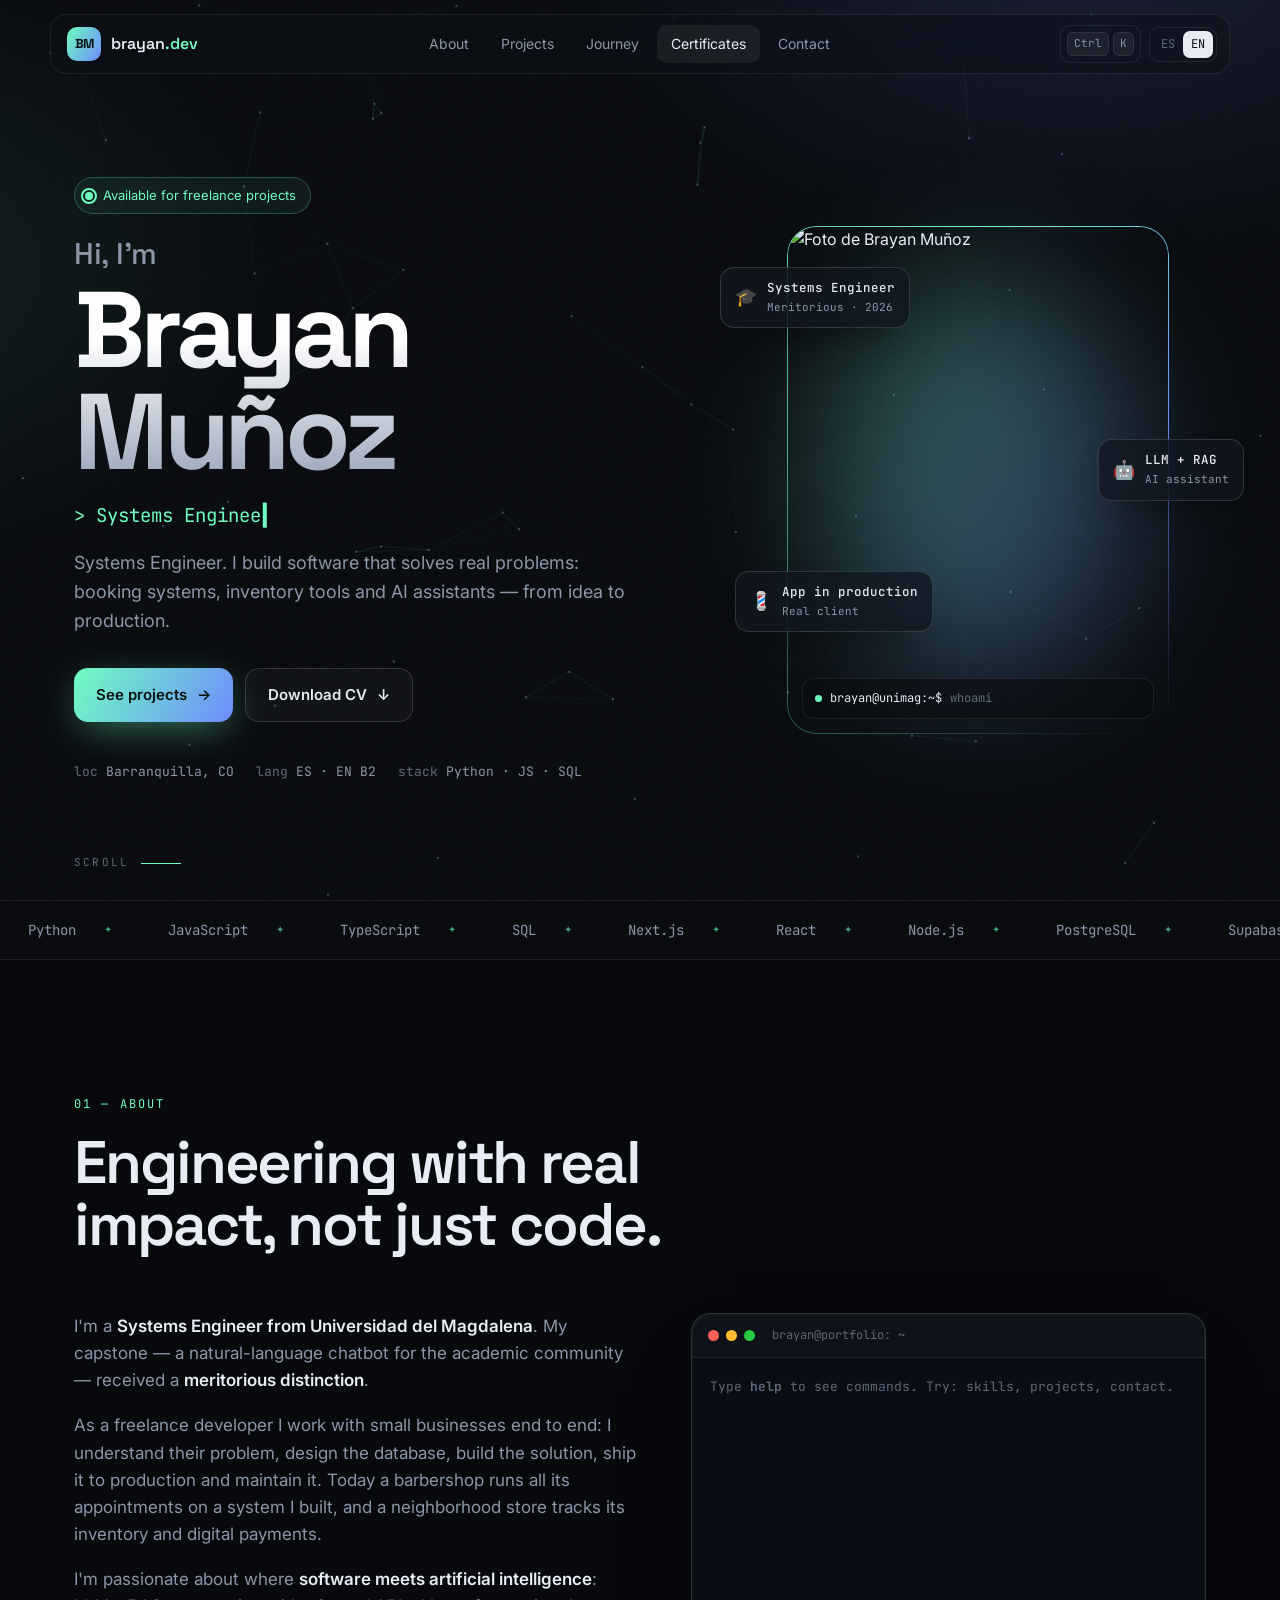
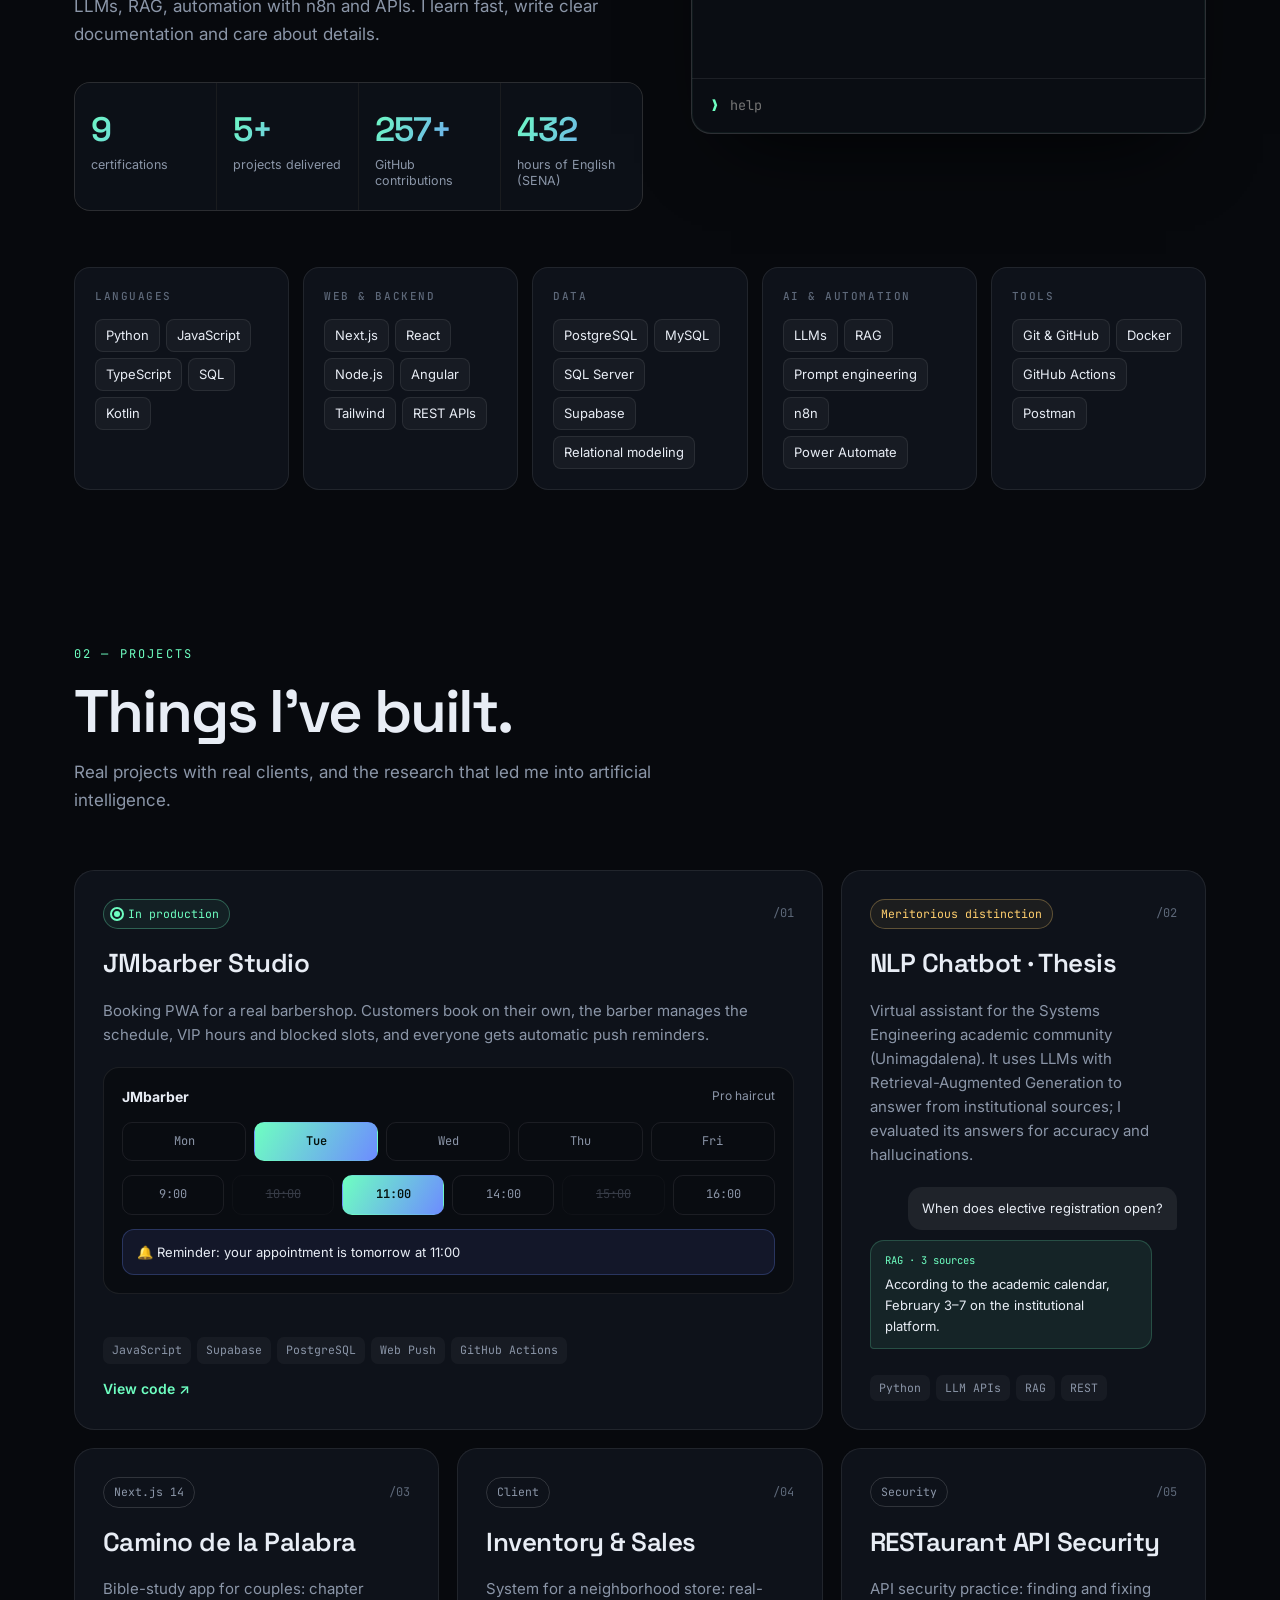
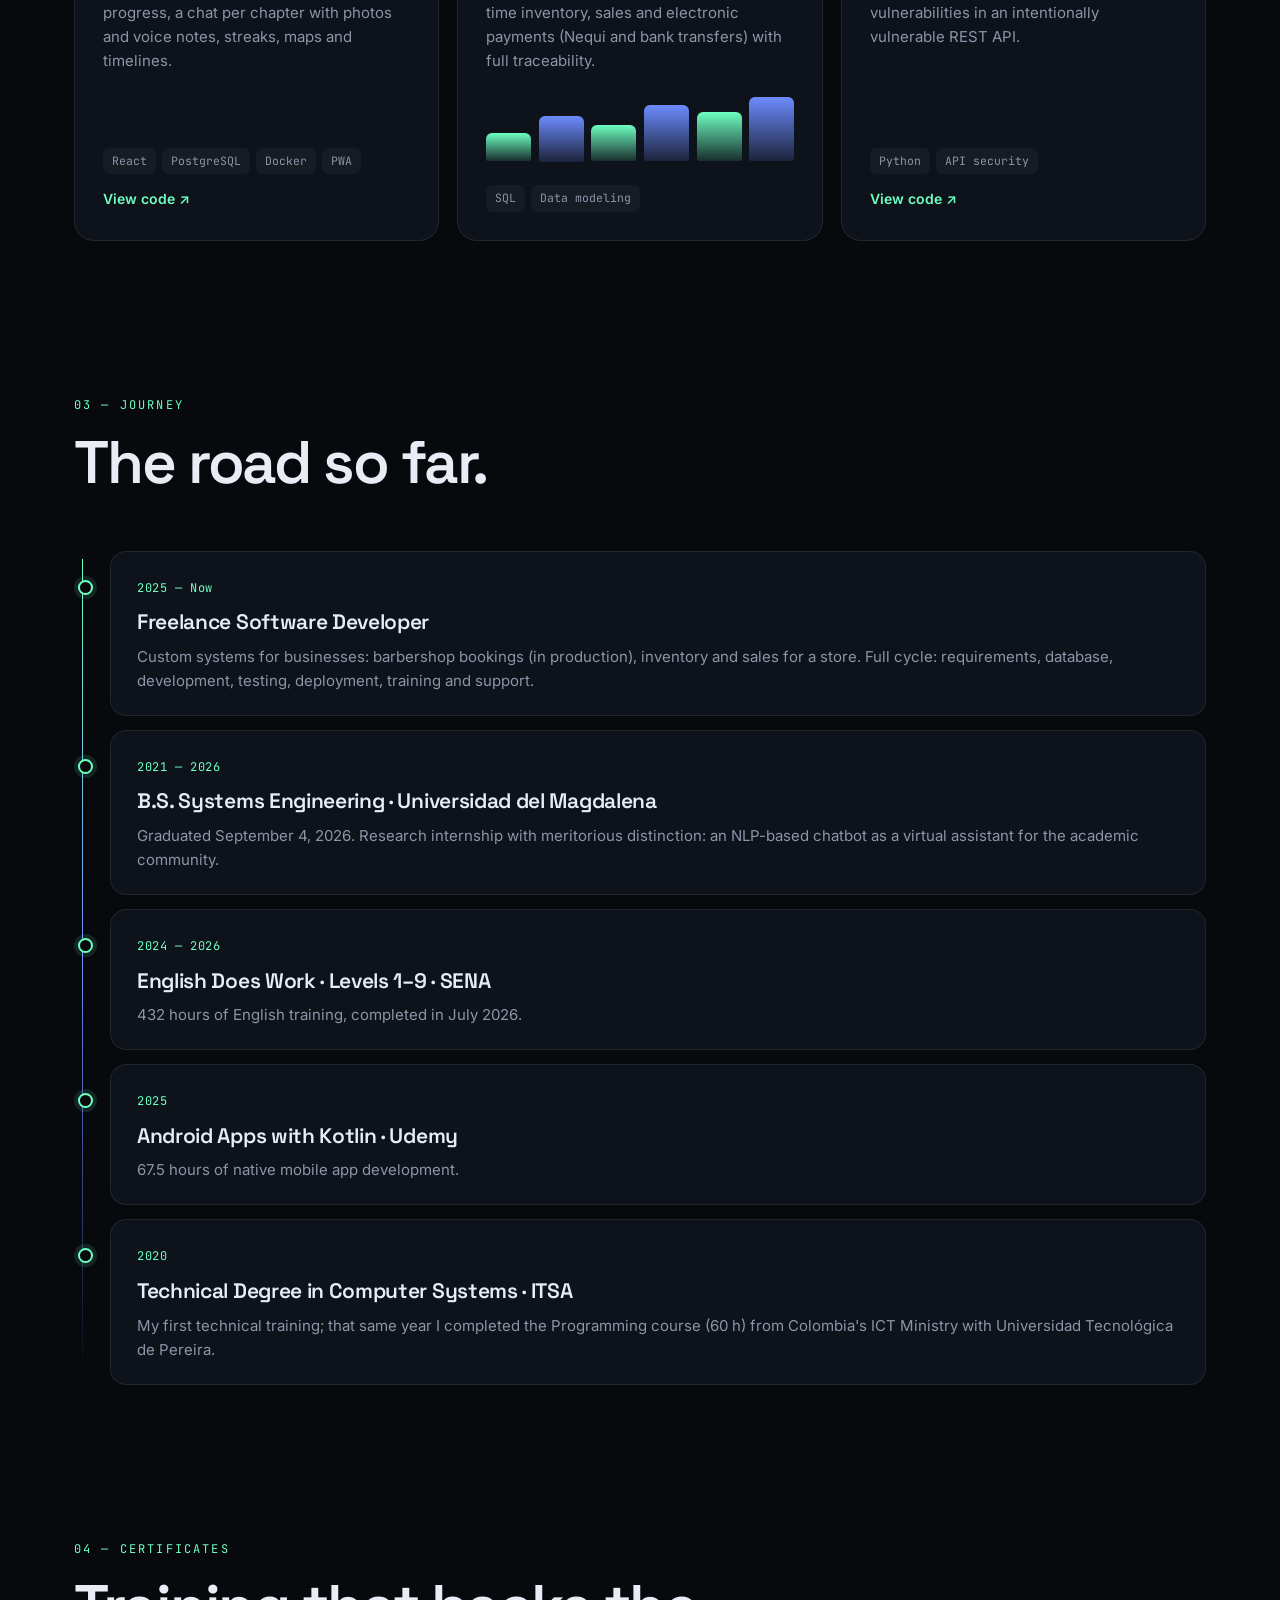
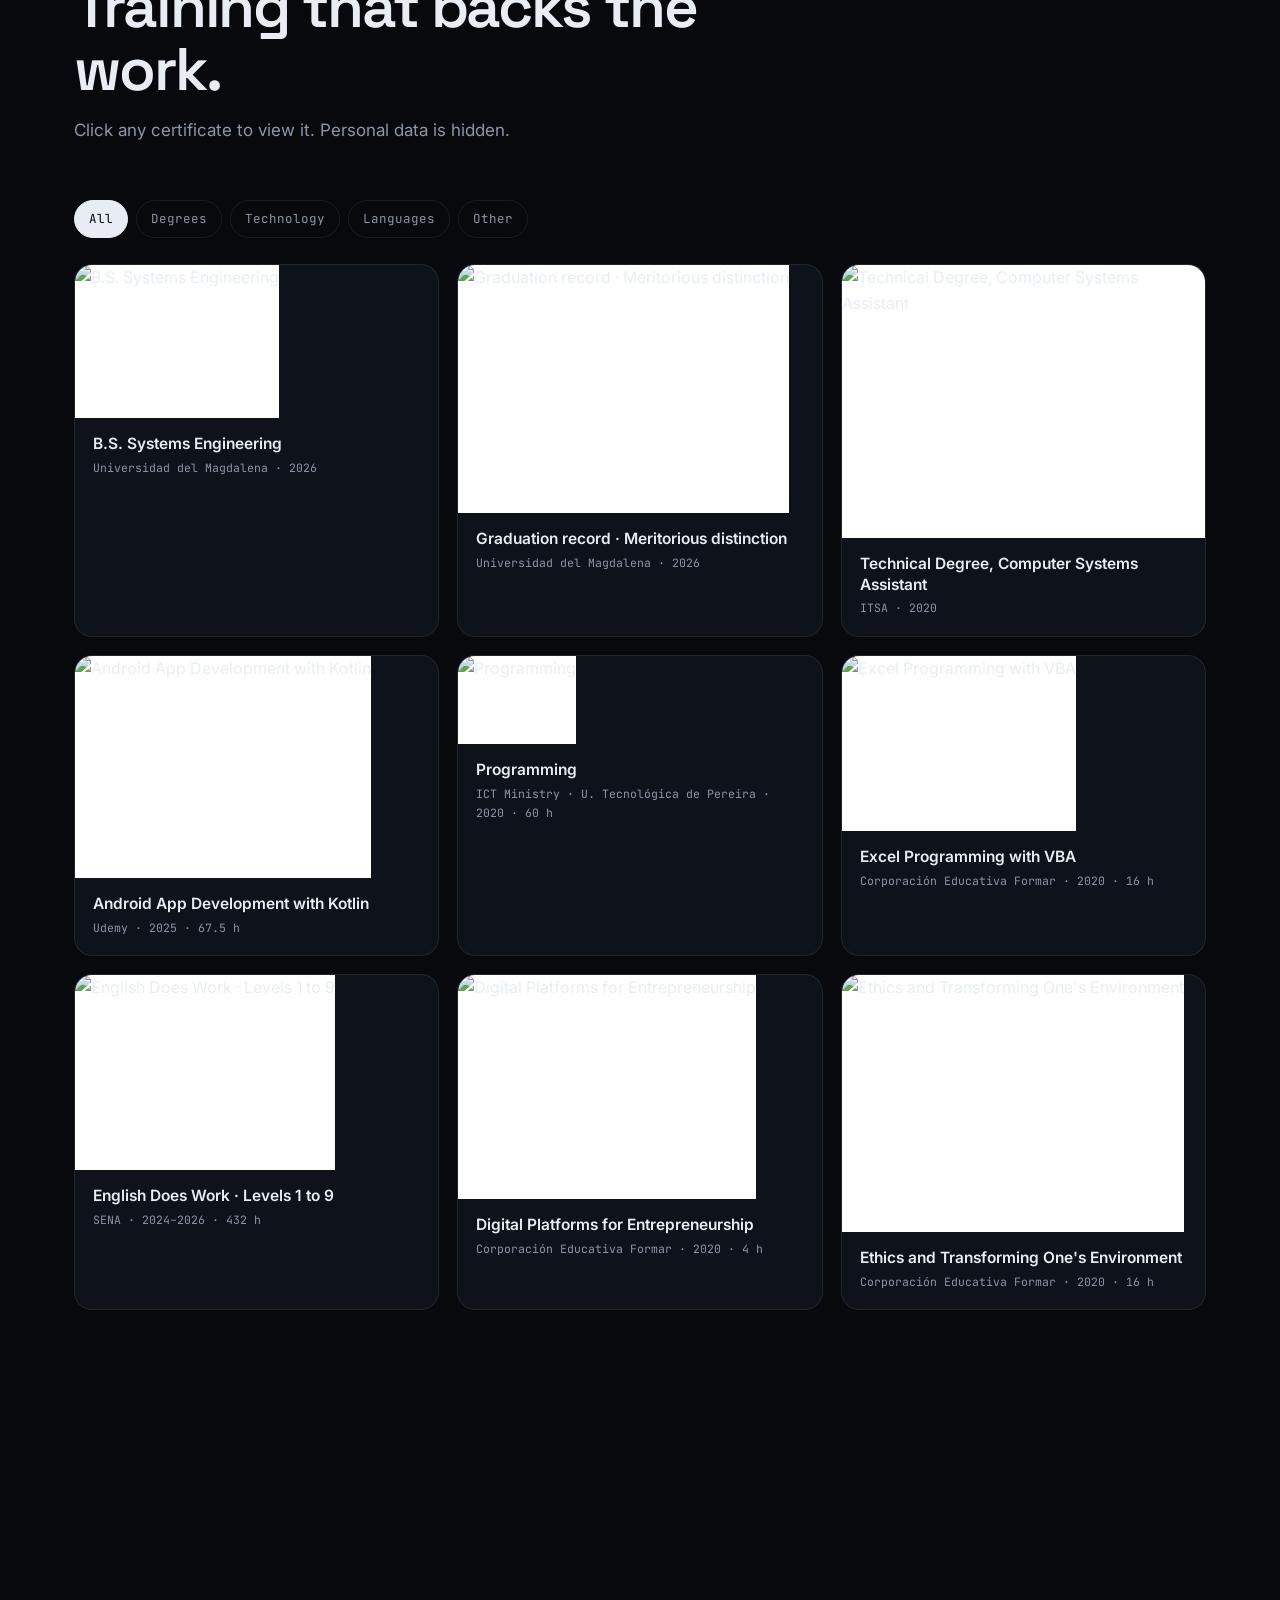
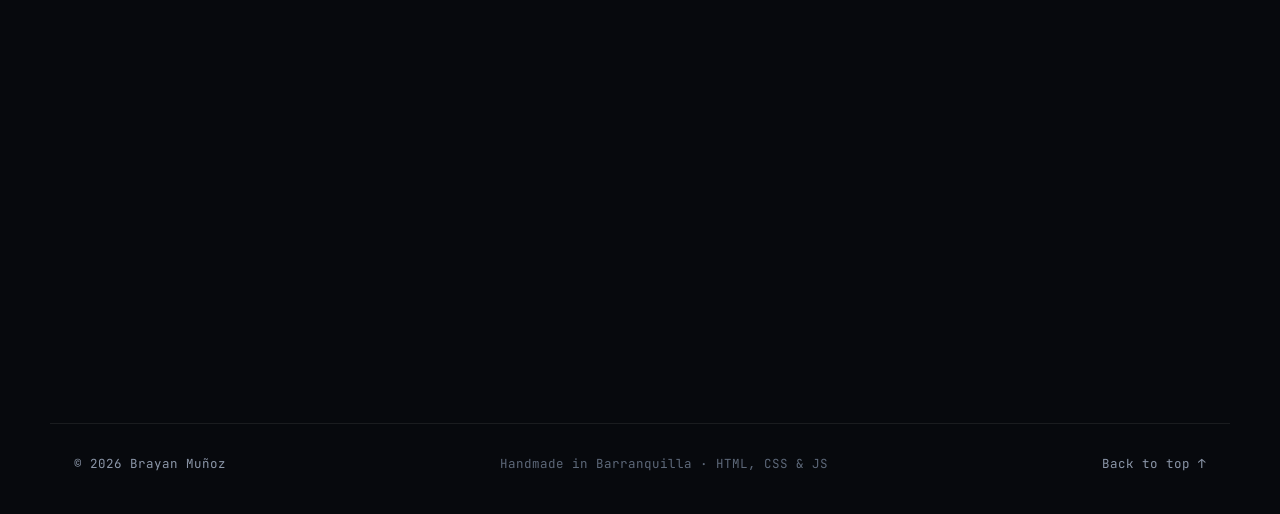
==== index.html @ 0a4d41e5 "Add personal website: HTML, CSS, JS, Dockerfile and nginx config" ====
<!doctype html>
<html lang="es">
<head>
  <meta charset="utf-8" />
  <meta name="viewport" content="width=device-width, initial-scale=1" />
  <title>Brayan Muñoz · Ingeniero de Sistemas & Desarrollador</title>
  <meta name="description" content="Brayan Muñoz — Ingeniero de Sistemas y desarrollador de software en Barranquilla, Colombia. Aplicaciones web, asistentes con IA (LLM + RAG) y automatización para negocios reales." />
  <meta name="theme-color" content="#07090d" />
  <meta property="og:title" content="Brayan Muñoz · Ingeniero de Sistemas & Desarrollador" />
  <meta property="og:description" content="Aplicaciones web, asistentes con IA (LLM + RAG) y automatización para negocios reales." />
  <meta property="og:image" content="assets/brayan.webp" />
  <meta property="og:type" content="website" />
  <link rel="icon" href="assets/favicon.svg" type="image/svg+xml" />
  <link rel="preconnect" href="https://fonts.googleapis.com" />
  <link rel="preconnect" href="https://fonts.gstatic.com" crossorigin />
  <link href="https://fonts.googleapis.com/css2?family=Space+Grotesk:wght@400;500;600;700&family=Inter:wght@400;500;600&family=JetBrains+Mono:wght@400;500&display=swap" rel="stylesheet" />
  <link rel="stylesheet" href="styles.css" />
</head>
<body>
  <canvas id="bg" aria-hidden="true"></canvas>
  <div class="grain" aria-hidden="true"></div>

  <!-- NAV -->
  <header class="nav" id="nav">
    <a href="#top" class="brand" aria-label="Inicio">
      <span class="brand-mark">BM</span>
      <span class="brand-name">brayan<span class="accent">.dev</span></span>
    </a>
    <nav class="nav-links" aria-label="Principal">
      <a href="#sobre-mi" data-i18n="nav.about">Sobre mí</a>
      <a href="#proyectos" data-i18n="nav.projects">Proyectos</a>
      <a href="#trayectoria" data-i18n="nav.journey">Trayectoria</a>
      <a href="#certificados" data-i18n="nav.certs">Certificados</a>
      <a href="#contacto" data-i18n="nav.contact">Contacto</a>
    </nav>
    <div class="nav-actions">
      <button class="kbd-btn" id="openPalette" aria-label="Abrir buscador de comandos"><span class="kbd">Ctrl</span><span class="kbd">K</span></button>
      <button class="lang" id="langToggle" aria-label="Cambiar idioma"><span data-l="es">ES</span><span data-l="en">EN</span></button>
      <button class="menu-btn" id="menuBtn" aria-label="Menú" aria-expanded="false"><span></span><span></span></button>
    </div>
  </header>

  <main id="top">
    <!-- HERO -->
    <section class="hero">
      <div class="hero-copy">
        <a class="status" href="#contacto"><span class="pulse"></span><span data-i18n="hero.status">Disponible para proyectos freelance</span></a>
        <h1 class="hero-title">
          <span class="line" data-i18n="hero.hi">Hola, soy</span>
          <span class="line name">Brayan Muñoz</span>
        </h1>
        <p class="hero-role mono">&gt; <span id="typed"></span><span class="caret">▍</span></p>
        <p class="hero-lead" data-i18n="hero.lead">Ingeniero de Sistemas. Construyo software que resuelve problemas reales: sistemas de reservas, inventarios y asistentes con inteligencia artificial — desde la idea hasta producción.</p>
        <div class="hero-cta">
          <a class="btn primary" href="#proyectos"><span data-i18n="hero.cta1">Ver proyectos</span> <span aria-hidden="true">→</span></a>
          <a class="btn ghost" href="assets/Brayan_Munoz_CV.pdf" download><span data-i18n="hero.cta2">Descargar CV</span> <span aria-hidden="true">↓</span></a>
        </div>
        <ul class="hero-meta mono">
          <li><span class="dim">loc</span> Barranquilla, CO</li>
          <li><span class="dim">lang</span> ES · EN B2</li>
          <li><span class="dim">stack</span> Python · JS · SQL</li>
        </ul>
      </div>

      <div class="hero-visual">
        <div class="portrait tilt" id="portrait">
          <img src="assets/brayan.webp" alt="Foto de Brayan Muñoz" width="480" height="640" fetchpriority="high" />
          <div class="scan" aria-hidden="true"></div>
          <div class="portrait-tag mono">
            <span class="dot"></span> brayan@unimag:~$ <span class="dim">whoami</span>
          </div>
          <div class="float-card fc-1 mono"><span class="ico">🎓</span><div><b data-i18n="hero.fc1a">Ingeniero de Sistemas</b><small data-i18n="hero.fc1b">Meritoria · 2026</small></div></div>
          <div class="float-card fc-2 mono"><span class="ico">🤖</span><div><b>LLM + RAG</b><small data-i18n="hero.fc2b">Asistente con IA</small></div></div>
          <div class="float-card fc-3 mono"><span class="ico">💈</span><div><b data-i18n="hero.fc3a">App en producción</b><small data-i18n="hero.fc3b">Cliente real</small></div></div>
        </div>
      </div>

      <a href="#sobre-mi" class="scroll-cue mono" aria-label="Bajar"><span data-i18n="hero.scroll">scroll</span><i></i></a>
    </section>

    <!-- MARQUEE -->
    <div class="marquee" aria-hidden="true">
      <div class="track mono">
        <span>Python</span><span>JavaScript</span><span>TypeScript</span><span>SQL</span><span>Next.js</span><span>React</span><span>Node.js</span><span>PostgreSQL</span><span>Supabase</span><span>Docker</span><span>LLMs</span><span>RAG</span><span>n8n</span><span>Kotlin</span><span>REST APIs</span><span>Git</span>
        <span>Python</span><span>JavaScript</span><span>TypeScript</span><span>SQL</span><span>Next.js</span><span>React</span><span>Node.js</span><span>PostgreSQL</span><span>Supabase</span><span>Docker</span><span>LLMs</span><span>RAG</span><span>n8n</span><span>Kotlin</span><span>REST APIs</span><span>Git</span>
      </div>
    </div>

    <!-- ABOUT -->
    <section class="section" id="sobre-mi">
      <div class="section-head reveal">
        <span class="eyebrow mono">01 — <span data-i18n="nav.about">Sobre mí</span></span>
        <h2 data-i18n="about.title">Ingeniería con impacto real, no solo código.</h2>
      </div>

      <div class="about-grid">
        <div class="about-text reveal">
          <p data-i18n="about.p1">Soy <b>Ingeniero de Sistemas de la Universidad del Magdalena</b>. Mi trabajo de grado — un chatbot con procesamiento de lenguaje natural para la comunidad académica — recibió <b>reconocimiento meritorio</b>.</p>
          <p data-i18n="about.p2">Como desarrollador freelance acompaño a pequeños negocios de principio a fin: entiendo su problema, diseño la base de datos, construyo la solución, la pongo en producción y la mantengo. Hoy una barbería gestiona todas sus citas con un sistema que construí, y una tienda de barrio controla su inventario y pagos digitales.</p>
          <p data-i18n="about.p3">Me apasiona la intersección entre <b>software e inteligencia artificial</b>: LLMs, RAG, automatización con n8n y APIs. Aprendo rápido, escribo documentación clara y cuido los detalles.</p>
          <div class="stats">
            <div class="stat"><b data-count="9">0</b><span data-i18n="about.s1">certificaciones</span></div>
            <div class="stat"><b data-count="5" data-suffix="+">0</b><span data-i18n="about.s2">proyectos entregados</span></div>
            <div class="stat"><b data-count="257" data-suffix="+">0</b><span data-i18n="about.s3">contribuciones en GitHub</span></div>
            <div class="stat"><b data-count="432">0</b><span data-i18n="about.s4">horas de inglés (SENA)</span></div>
          </div>
        </div>

        <div class="terminal reveal" id="terminal" aria-label="Terminal interactiva">
          <div class="term-bar"><i></i><i></i><i></i><span class="mono">brayan@portfolio: ~</span></div>
          <div class="term-body mono" id="termBody">
            <p class="dim" data-i18n="term.hint">Escribe <b>help</b> para ver los comandos. Prueba: skills, projects, contact.</p>
          </div>
          <form class="term-input mono" id="termForm" autocomplete="off">
            <label for="termIn" class="prompt">❯</label>
            <input id="termIn" type="text" spellcheck="false" aria-label="Comando" placeholder="help" />
          </form>
        </div>
      </div>

      <div class="skills reveal">
        <div class="skill-col">
          <h3 class="mono" data-i18n="skills.lang">Lenguajes</h3>
          <ul class="chips"><li>Python</li><li>JavaScript</li><li>TypeScript</li><li>SQL</li><li>Kotlin</li></ul>
        </div>
        <div class="skill-col">
          <h3 class="mono" data-i18n="skills.web">Web &amp; Backend</h3>
          <ul class="chips"><li>Next.js</li><li>React</li><li>Node.js</li><li>Angular</li><li>Tailwind</li><li>REST APIs</li></ul>
        </div>
        <div class="skill-col">
          <h3 class="mono" data-i18n="skills.data">Datos</h3>
          <ul class="chips"><li>PostgreSQL</li><li>MySQL</li><li>SQL Server</li><li>Supabase</li><li data-i18n="skills.model">Modelado relacional</li></ul>
        </div>
        <div class="skill-col">
          <h3 class="mono" data-i18n="skills.ai">IA &amp; Automatización</h3>
          <ul class="chips"><li>LLMs</li><li>RAG</li><li>Prompt engineering</li><li>n8n</li><li>Power Automate</li></ul>
        </div>
        <div class="skill-col">
          <h3 class="mono" data-i18n="skills.tools">Herramientas</h3>
          <ul class="chips"><li>Git &amp; GitHub</li><li>Docker</li><li>GitHub Actions</li><li>Postman</li></ul>
        </div>
      </div>
    </section>

    <!-- PROJECTS -->
    <section class="section" id="proyectos">
      <div class="section-head reveal">
        <span class="eyebrow mono">02 — <span data-i18n="nav.projects">Proyectos</span></span>
        <h2 data-i18n="proj.title">Cosas que he construido.</h2>
        <p class="section-sub" data-i18n="proj.sub">Proyectos reales con clientes reales, y la investigación que me llevó a la inteligencia artificial.</p>
      </div>

      <div class="bento">
        <article class="card project p-feature reveal" data-glow>
          <div class="p-top">
            <span class="badge live"><span class="pulse"></span><span data-i18n="proj.live">En producción</span></span>
            <span class="p-idx mono">/01</span>
          </div>
          <h3>JMbarber Studio</h3>
          <p data-i18n="proj.jm">PWA de reservas para una barbería real. Los clientes agendan solos, el barbero administra su agenda, horarios VIP y bloqueos, y todos reciben recordatorios push automáticos.</p>
          <div class="mock" aria-hidden="true">
            <div class="mock-head"><b>JMbarber</b><span data-i18n="proj.cut">Corte profesional</span></div>
            <div class="mock-days"><span data-i18n="d.mon">Lun</span><span class="on" data-i18n="d.tue">Mar</span><span data-i18n="d.wed">Mié</span><span data-i18n="d.thu">Jue</span><span data-i18n="d.fri">Vie</span></div>
            <div class="mock-slots"><span>9:00</span><span class="taken">10:00</span><span class="on">11:00</span><span>14:00</span><span class="taken">15:00</span><span>16:00</span></div>
            <div class="mock-push">🔔 <span data-i18n="proj.push">Recordatorio: tu cita es mañana a las 11:00</span></div>
          </div>
          <ul class="tags mono"><li>JavaScript</li><li>Supabase</li><li>PostgreSQL</li><li>Web Push</li><li>GitHub Actions</li></ul>
          <a class="p-link" href="https://github.com/Brayan744/JMbBarbersStudio" target="_blank" rel="noopener"><span data-i18n="proj.code">Ver código</span> ↗</a>
        </article>

        <article class="card project p-ai reveal" data-glow>
          <div class="p-top">
            <span class="badge gold"><span data-i18n="proj.merit">Reconocimiento meritorio</span></span>
            <span class="p-idx mono">/02</span>
          </div>
          <h3 data-i18n="proj.thesis">Chatbot con PLN · Tesis</h3>
          <p data-i18n="proj.ai">Asistente virtual para la comunidad académica de Ingeniería de Sistemas (Unimagdalena). Usa LLMs con Retrieval-Augmented Generation para responder con información institucional; evalué sus respuestas en precisión y alucinaciones.</p>
          <div class="chat" aria-hidden="true">
            <div class="msg user" data-i18n="proj.q">¿Cuándo abren inscripciones de electivas?</div>
            <div class="msg bot"><span class="src mono" data-i18n="proj.src">RAG · 3 fuentes</span><span data-i18n="proj.a">Según el calendario académico, del 3 al 7 de febrero en la plataforma institucional.</span></div>
          </div>
          <ul class="tags mono"><li>Python</li><li>LLM APIs</li><li>RAG</li><li>REST</li></ul>
        </article>

        <article class="card project p-camino reveal" data-glow>
          <div class="p-top"><span class="badge">Next.js 14</span><span class="p-idx mono">/03</span></div>
          <h3>Camino de la Palabra</h3>
          <p data-i18n="proj.camino">App de estudio bíblico en pareja: progreso por capítulo, chat por capítulo con fotos y notas de voz, rachas, mapas y líneas de tiempo.</p>
          <ul class="tags mono"><li>React</li><li>PostgreSQL</li><li>Docker</li><li>PWA</li></ul>
          <a class="p-link" href="https://github.com/Brayan744/Camino" target="_blank" rel="noopener"><span data-i18n="proj.code">Ver código</span> ↗</a>
        </article>

        <article class="card project p-store reveal" data-glow>
          <div class="p-top"><span class="badge" data-i18n="proj.client">Cliente</span><span class="p-idx mono">/04</span></div>
          <h3 data-i18n="proj.storeT">Inventario &amp; Ventas</h3>
          <p data-i18n="proj.store">Sistema para una tienda de barrio: inventario en tiempo real, ventas y pagos electrónicos (Nequi y transferencias) con trazabilidad completa.</p>
          <div class="bars" aria-hidden="true"><i style="--h:40%"></i><i style="--h:65%"></i><i style="--h:52%"></i><i style="--h:80%"></i><i style="--h:70%"></i><i style="--h:92%"></i></div>
          <ul class="tags mono"><li>SQL</li><li data-i18n="proj.dm">Modelado de datos</li></ul>
        </article>

        <article class="card project p-sec reveal" data-glow>
          <div class="p-top"><span class="badge">Security</span><span class="p-idx mono">/05</span></div>
          <h3>RESTaurant API Security</h3>
          <p data-i18n="proj.sec">Práctica de seguridad en APIs: encontrar y corregir vulnerabilidades en una API REST intencionalmente vulnerable.</p>
          <ul class="tags mono"><li>Python</li><li>API security</li></ul>
          <a class="p-link" href="https://github.com/Brayan744/proyecto-Damn-Vulnerable-RESTaurant-API-Game-personal" target="_blank" rel="noopener"><span data-i18n="proj.code">Ver código</span> ↗</a>
        </article>
      </div>
    </section>

    <!-- JOURNEY -->
    <section class="section" id="trayectoria">
      <div class="section-head reveal">
        <span class="eyebrow mono">03 — <span data-i18n="nav.journey">Trayectoria</span></span>
        <h2 data-i18n="jour.title">El camino hasta aquí.</h2>
      </div>
      <ol class="timeline">
        <li class="reveal">
          <span class="t-date mono">2025 — <span data-i18n="jour.now">Hoy</span></span>
          <h3 data-i18n="jour.fl">Desarrollador de Software Freelance</h3>
          <p data-i18n="jour.flp">Sistemas a medida para negocios: reservas para barbería (en producción), inventario y ventas para tienda. Ciclo completo: requisitos, base de datos, desarrollo, pruebas, despliegue, capacitación y soporte.</p>
        </li>
        <li class="reveal">
          <span class="t-date mono">2021 — 2026</span>
          <h3 data-i18n="jour.ing">Ingeniería de Sistemas · Universidad del Magdalena</h3>
          <p data-i18n="jour.ingp">Grado el 4 de septiembre de 2026. Pasantía de investigación con reconocimiento meritorio: chatbot basado en PLN como asistente virtual para la comunidad académica.</p>
        </li>
        <li class="reveal">
          <span class="t-date mono">2024 — 2026</span>
          <h3 data-i18n="jour.en">English Does Work · Niveles 1–9 · SENA</h3>
          <p data-i18n="jour.enp">432 horas de formación en inglés, completadas en julio de 2026.</p>
        </li>
        <li class="reveal">
          <span class="t-date mono">2025</span>
          <h3 data-i18n="jour.kt">Apps Android con Kotlin · Udemy</h3>
          <p data-i18n="jour.ktp">67,5 horas de desarrollo de aplicaciones móviles nativas.</p>
        </li>
        <li class="reveal">
          <span class="t-date mono">2020</span>
          <h3 data-i18n="jour.itsa">Técnico Laboral en Sistemas Informáticos · ITSA</h3>
          <p data-i18n="jour.itsap">Mi primera formación técnica; ese mismo año completé el curso de Programación (60 h) del Ministerio TIC con la Universidad Tecnológica de Pereira.</p>
        </li>
      </ol>
    </section>

    <!-- CERTIFICATES -->
    <section class="section" id="certificados">
      <div class="section-head reveal">
        <span class="eyebrow mono">04 — <span data-i18n="nav.certs">Certificados</span></span>
        <h2 data-i18n="cert.title">Formación que respalda el trabajo.</h2>
        <p class="section-sub" data-i18n="cert.sub">Haz clic en cualquier certificado para verlo. Los datos personales están ocultos.</p>
      </div>
      <div class="filters mono" role="tablist">
        <button class="on" data-filter="all" data-i18n="cert.all">Todos</button>
        <button data-filter="degree" data-i18n="cert.degree">Títulos</button>
        <button data-filter="tech" data-i18n="cert.tech">Tecnología</button>
        <button data-filter="lang" data-i18n="cert.lang">Idiomas</button>
        <button data-filter="other" data-i18n="cert.other">Otros</button>
      </div>
      <div class="certs" id="certGrid"></div>
    </section>

    <!-- CONTACT -->
    <section class="section contact" id="contacto">
      <div class="contact-card reveal" data-glow>
        <span class="eyebrow mono">05 — <span data-i18n="nav.contact">Contacto</span></span>
        <h2 class="big" data-i18n="contact.title">¿Tienes un proyecto en mente?</h2>
        <p class="section-sub" data-i18n="contact.sub">Cuéntame qué necesitas. Respondo rápido y te propongo una solución clara, con tiempos y alcance definidos.</p>
        <div class="contact-actions">
          <button class="btn primary copy" id="copyEmail" data-email="brayanmunioz6@gmail.com"><span class="mono">brayanmunioz6@gmail.com</span> <span class="copy-label" data-i18n="contact.copy">Copiar</span></button>
          <a class="btn ghost" href="https://wa.me/573115851187" target="_blank" rel="noopener">WhatsApp ↗</a>
        </div>
        <div class="socials mono">
          <a href="https://www.linkedin.com/in/brayan-de-jesus-mu%C3%B1oz-acu%C3%B1a-335444349/" target="_blank" rel="noopener">LinkedIn ↗</a>
          <a href="https://github.com/Brayan744" target="_blank" rel="noopener">GitHub ↗</a>
          <a href="assets/Brayan_Munoz_CV.pdf" download>CV (PDF) ↓</a>
        </div>
      </div>
    </section>
  </main>

  <footer class="footer mono">
    <span>© <span id="year"></span> Brayan Muñoz</span>
    <span class="dim" data-i18n="footer.made">Hecho a mano en Barranquilla · HTML, CSS &amp; JS</span>
    <a href="#top" data-i18n="footer.top">Volver arriba ↑</a>
  </footer>

  <!-- LIGHTBOX -->
  <dialog class="lightbox" id="lightbox">
    <button class="lb-close" id="lbClose" aria-label="Cerrar">✕</button>
    <img id="lbImg" alt="" />
    <p class="lb-cap mono" id="lbCap"></p>
  </dialog>

  <!-- COMMAND PALETTE -->
  <dialog class="palette" id="palette">
    <div class="pal-search">
      <span class="mono dim">⌘</span>
      <input id="palIn" type="text" placeholder="Busca una sección o acción…" aria-label="Buscar comando" autocomplete="off" />
      <span class="kbd">Esc</span>
    </div>
    <ul id="palList" class="pal-list" role="listbox"></ul>
  </dialog>

  <div class="toast mono" id="toast" role="status" aria-live="polite"></div>

  <script src="main.js" defer></script>
</body>
</html>
---- styles.css ----
:root {
  --bg: #07090d;
  --bg-2: #0c1017;
  --card: rgba(18, 23, 33, 0.72);
  --card-solid: #11161f;
  --line: rgba(255, 255, 255, 0.08);
  --line-2: rgba(255, 255, 255, 0.14);
  --text: #e8edf5;
  --muted: #8b96a8;
  --dim: #5d6879;
  --mint: #6effc1;
  --blue: #6d8cff;
  --gold: #ffcf6e;
  --grad: linear-gradient(120deg, var(--mint), var(--blue));
  --radius: 20px;
  --font: "Inter", system-ui, sans-serif;
  --display: "Space Grotesk", "Inter", sans-serif;
  --mono: "JetBrains Mono", ui-monospace, monospace;
  --ease: cubic-bezier(.2, .8, .2, 1);
}

* { box-sizing: border-box; margin: 0; padding: 0; }
html { scroll-behavior: smooth; scroll-padding-top: 90px; }
body {
  background: var(--bg);
  color: var(--text);
  font-family: var(--font);
  line-height: 1.6;
  -webkit-font-smoothing: antialiased;
  overflow-x: hidden;
}
img { max-width: 100%; display: block; }
a { color: inherit; text-decoration: none; }
button { font: inherit; color: inherit; background: none; border: 0; cursor: pointer; }
.mono { font-family: var(--mono); }
.dim { color: var(--dim); }
.accent { color: var(--mint); }
::selection { background: var(--mint); color: #04130c; }

#bg { position: fixed; inset: 0; z-index: -2; width: 100%; height: 100%; }
body::before {
  content: ""; position: fixed; inset: 0; z-index: -1; pointer-events: none;
  background:
    radial-gradient(900px 600px at 85% -10%, rgba(109, 140, 255, .16), transparent 60%),
    radial-gradient(700px 500px at -10% 30%, rgba(110, 255, 193, .09), transparent 60%);
}
.grain {
  position: fixed; inset: 0; z-index: 100; pointer-events: none; opacity: .05;
  background-image: url("data:image/svg+xml,%3Csvg xmlns='http://www.w3.org/2000/svg' width='160' height='160'%3E%3Cfilter id='n'%3E%3CfeTurbulence type='fractalNoise' baseFrequency='.9' numOctaves='3'/%3E%3C/filter%3E%3Crect width='100%25' height='100%25' filter='url(%23n)'/%3E%3C/svg%3E");
}

/* ---------- NAV ---------- */
.nav {
  position: fixed; top: 14px; left: 50%; transform: translateX(-50%);
  width: min(1180px, calc(100% - 28px)); z-index: 50;
  display: flex; align-items: center; justify-content: space-between; gap: 16px;
  padding: 10px 12px 10px 16px; border-radius: 16px;
  background: rgba(10, 13, 19, .55); border: 1px solid var(--line);
  backdrop-filter: blur(16px) saturate(140%);
  transition: background .3s, border-color .3s;
}
.nav.scrolled { background: rgba(10, 13, 19, .85); border-color: var(--line-2); }
.brand { display: flex; align-items: center; gap: 10px; font-family: var(--display); font-weight: 600; }
.brand-mark {
  display: grid; place-items: center; width: 34px; height: 34px; border-radius: 10px;
  background: var(--grad); color: #05110c; font-size: 13px; font-weight: 700; letter-spacing: -.5px;
}
.nav-links { display: flex; gap: 4px; }
.nav-links a {
  padding: 8px 14px; border-radius: 10px; font-size: 14px; color: var(--muted);
  transition: color .2s, background .2s;
}
.nav-links a:hover, .nav-links a.active { color: var(--text); background: rgba(255,255,255,.06); }
.nav-actions { display: flex; align-items: center; gap: 8px; }
.kbd-btn { display: flex; gap: 4px; padding: 6px; border-radius: 10px; border: 1px solid var(--line); }
.kbd-btn:hover { border-color: var(--line-2); }
.kbd {
  font-family: var(--mono); font-size: 11px; padding: 2px 6px; border-radius: 6px;
  background: rgba(255,255,255,.06); border: 1px solid var(--line); color: var(--muted);
}
.lang {
  display: flex; padding: 3px; border-radius: 10px; border: 1px solid var(--line);
  font-family: var(--mono); font-size: 12px;
}
.lang span { padding: 4px 8px; border-radius: 7px; color: var(--dim); transition: .2s; }
html[lang="es"] .lang [data-l="es"], html[lang="en"] .lang [data-l="en"] { background: var(--text); color: var(--bg); }
.menu-btn { display: none; width: 38px; height: 38px; border-radius: 10px; border: 1px solid var(--line); position: relative; }
.menu-btn span { position: absolute; left: 11px; right: 11px; height: 1.5px; background: var(--text); transition: .3s var(--ease); }
.menu-btn span:first-child { top: 15px; } .menu-btn span:last-child { top: 22px; }
.menu-open .menu-btn span:first-child { top: 18px; transform: rotate(45deg); }
.menu-open .menu-btn span:last-child { top: 18px; transform: rotate(-45deg); }

/* ---------- BUTTONS ---------- */
.btn {
  display: inline-flex; align-items: center; gap: 10px; padding: 14px 22px; border-radius: 14px;
  font-weight: 600; font-size: 15px; transition: transform .25s var(--ease), box-shadow .25s, background .25s, border-color .25s;
}
.btn:hover { transform: translateY(-2px); }
.btn.primary { background: var(--grad); color: #05110c; box-shadow: 0 10px 40px -10px rgba(110, 255, 193, .55); }
.btn.primary:hover { box-shadow: 0 16px 50px -10px rgba(110, 255, 193, .7); }
.btn.ghost { border: 1px solid var(--line-2); background: rgba(255,255,255,.03); }
.btn.ghost:hover { border-color: var(--mint); }

/* ---------- HERO ---------- */
.hero {
  position: relative; min-height: 100svh; max-width: 1180px; margin: 0 auto;
  padding: 140px 24px 80px; display: grid; grid-template-columns: 1.15fr .85fr; gap: 60px; align-items: center;
}
.status {
  display: inline-flex; align-items: center; gap: 10px; padding: 7px 14px 7px 10px; border-radius: 99px;
  border: 1px solid rgba(110,255,193,.25); background: rgba(110,255,193,.06); font-size: 13px; color: var(--mint);
}
.pulse { width: 8px; height: 8px; border-radius: 50%; background: var(--mint); position: relative; flex: none; }
.pulse::after { content: ""; position: absolute; inset: -4px; border-radius: 50%; border: 2px solid var(--mint); animation: ping 1.8s infinite; }
@keyframes ping { 0% { transform: scale(.6); opacity: 1 } 100% { transform: scale(1.8); opacity: 0 } }
.hero-title { font-family: var(--display); font-weight: 700; letter-spacing: -0.04em; line-height: .95; margin: 26px 0 18px; }
.hero-title .line { display: block; font-size: clamp(22px, 2.6vw, 30px); font-weight: 500; color: var(--muted); letter-spacing: -0.01em; margin-bottom: 10px; }
.hero-title .name {
  font-size: clamp(54px, 8.4vw, 112px); font-weight: 700; letter-spacing: -0.05em; color: var(--text);
  background: linear-gradient(180deg, #fff 30%, #9aa6ba); -webkit-background-clip: text; background-clip: text; -webkit-text-fill-color: transparent;
}
.hero-role { font-size: clamp(15px, 1.6vw, 19px); color: var(--mint); min-height: 1.6em; }
.caret { animation: blink 1s steps(1) infinite; margin-left: 2px; }
@keyframes blink { 50% { opacity: 0 } }
.hero-lead { max-width: 560px; margin: 18px 0 32px; font-size: 18px; color: var(--muted); }
.hero-cta { display: flex; flex-wrap: wrap; gap: 12px; }
.hero-meta { display: flex; flex-wrap: wrap; gap: 22px; margin-top: 40px; list-style: none; font-size: 13px; color: var(--muted); }
.hero-meta li { display: flex; gap: 8px; }

.hero-visual { position: relative; display: flex; justify-content: center; }
.portrait {
  position: relative; width: min(380px, 100%); aspect-ratio: 3/4; border-radius: 28px;
  transform-style: preserve-3d; transition: transform .2s ease-out;
}
.portrait::before {
  content: ""; position: absolute; inset: -1px; border-radius: 29px; padding: 1px;
  background: conic-gradient(from var(--a, 0deg), var(--mint), var(--blue), transparent 40%, var(--mint));
  -webkit-mask: linear-gradient(#000 0 0) content-box, linear-gradient(#000 0 0); -webkit-mask-composite: xor; mask-composite: exclude;
  animation: spin 6s linear infinite;
}
@property --a { syntax: "<angle>"; initial-value: 0deg; inherits: false; }
@keyframes spin { to { --a: 360deg } }
.portrait::after {
  content: ""; position: absolute; inset: 10%; z-index: -1; border-radius: 50%;
  background: var(--grad); filter: blur(70px); opacity: .35;
}
.portrait img { width: 100%; height: 100%; object-fit: cover; border-radius: 28px; filter: saturate(1.05) contrast(1.03); }
.scan {
  position: absolute; inset: 0; border-radius: 28px; overflow: hidden; pointer-events: none;
  background: linear-gradient(180deg, transparent 0%, rgba(110,255,193,.18) 50%, transparent 52%) 0 -100% / 100% 200% no-repeat;
  animation: scan 5s ease-in-out infinite; mix-blend-mode: screen;
}
@keyframes scan { 0%, 15% { background-position: 0 -100% } 60%, 100% { background-position: 0 200% } }
.portrait-tag {
  position: absolute; left: 14px; right: 14px; bottom: 14px; padding: 10px 12px; border-radius: 12px;
  font-size: 12px; background: rgba(7,9,13,.75); backdrop-filter: blur(8px); border: 1px solid var(--line);
  display: flex; align-items: center; gap: 8px; transform: translateZ(30px);
}
.portrait-tag .dot { width: 7px; height: 7px; border-radius: 50%; background: var(--mint); }
.float-card {
  position: absolute; display: flex; align-items: center; gap: 10px; padding: 10px 14px; border-radius: 14px;
  background: rgba(14,18,26,.85); border: 1px solid var(--line-2); backdrop-filter: blur(10px);
  font-size: 12px; box-shadow: 0 20px 40px -20px rgba(0,0,0,.8); transform: translateZ(60px);
  animation: bob 6s ease-in-out infinite;
}
.float-card b { display: block; font-size: 12.5px; color: var(--text); font-weight: 500; }
.float-card small { color: var(--muted); font-size: 11px; }
.float-card .ico { font-size: 18px; }
.fc-1 { top: 8%; left: -18%; }
.fc-2 { top: 42%; right: -20%; animation-delay: -2s; }
.fc-3 { bottom: 20%; left: -14%; animation-delay: -4s; }
@keyframes bob { 50% { translate: 0 -10px } }
.scroll-cue {
  position: absolute; left: 24px; bottom: 28px; display: flex; align-items: center; gap: 12px;
  font-size: 11px; color: var(--dim); text-transform: uppercase; letter-spacing: .2em;
}
.scroll-cue i { width: 40px; height: 1px; background: var(--dim); position: relative; overflow: hidden; }
.scroll-cue i::after { content: ""; position: absolute; inset: 0; background: var(--mint); animation: slide 2s infinite; }
@keyframes slide { from { transform: translateX(-100%) } to { transform: translateX(100%) } }

/* ---------- MARQUEE ---------- */
.marquee { border-block: 1px solid var(--line); overflow: hidden; padding: 18px 0; background: rgba(255,255,255,.015); }
.marquee .track { display: flex; width: max-content; animation: marquee 40s linear infinite; }
.marquee span { padding: 0 28px; font-size: 14px; color: var(--muted); white-space: nowrap; display: flex; align-items: center; gap: 28px; }
.marquee span::after { content: "✦"; color: var(--mint); opacity: .6; font-size: 10px; }
@keyframes marquee { to { transform: translateX(-50%) } }

/* ---------- SECTIONS ---------- */
.section { max-width: 1180px; margin: 0 auto; padding: 130px 24px 20px; }
.section-head { margin-bottom: 56px; max-width: 760px; }
.eyebrow { font-size: 12px; text-transform: uppercase; letter-spacing: .18em; color: var(--mint); }
.section-head h2, .contact h2 {
  font-family: var(--display); font-size: clamp(34px, 5vw, 60px); line-height: 1.04;
  letter-spacing: -0.035em; margin-top: 16px; font-weight: 600;
}
.section-sub { color: var(--muted); font-size: 17px; margin-top: 16px; max-width: 620px; }

/* about */
.about-grid { display: grid; grid-template-columns: 1.05fr .95fr; gap: 48px; align-items: start; }
.about-text p { color: var(--muted); font-size: 17px; margin-bottom: 18px; }
.about-text b { color: var(--text); font-weight: 600; }
.stats { display: grid; grid-template-columns: repeat(4, 1fr); gap: 1px; margin-top: 34px; background: var(--line); border: 1px solid var(--line); border-radius: 16px; overflow: hidden; }
.stat { background: var(--bg-2); padding: 20px 16px; }
.stat b { font-family: var(--display); font-size: 34px; letter-spacing: -0.03em; display: block; background: var(--grad); -webkit-background-clip: text; background-clip: text; -webkit-text-fill-color: transparent; }
.stat span { color: var(--muted); font-size: 12.5px; line-height: 1.3; display: block; }

.terminal {
  border-radius: var(--radius); border: 1px solid var(--line-2); background: #0a0d13;
  box-shadow: 0 40px 80px -40px rgba(0,0,0,.9), 0 0 0 1px rgba(110,255,193,.05) inset; overflow: hidden;
  position: sticky; top: 110px;
}
.term-bar { display: flex; align-items: center; gap: 7px; padding: 12px 16px; border-bottom: 1px solid var(--line); background: rgba(255,255,255,.02); }
.term-bar i { width: 11px; height: 11px; border-radius: 50%; background: #ff5f57; }
.term-bar i:nth-child(2) { background: #febc2e; } .term-bar i:nth-child(3) { background: #28c840; }
.term-bar span { margin-left: 10px; font-size: 12px; color: var(--dim); }
.term-body { height: 320px; overflow-y: auto; padding: 18px; font-size: 13px; line-height: 1.75; scrollbar-width: thin; }
.term-body p { white-space: pre-wrap; word-break: break-word; }
.term-body .cmd { color: var(--text); } .term-body .cmd::before { content: "❯ "; color: var(--mint); }
.term-body .out { color: var(--muted); margin-bottom: 10px; }
.term-body .k { color: var(--mint); } .term-body .v { color: var(--blue); }
.term-body a { color: var(--mint); text-decoration: underline; text-underline-offset: 3px; }
.term-input { display: flex; align-items: center; gap: 10px; padding: 14px 18px; border-top: 1px solid var(--line); }
.term-input .prompt { color: var(--mint); }
.term-input input { flex: 1; background: none; border: 0; outline: 0; color: var(--text); font: inherit; font-size: 13.5px; }

.skills { display: grid; grid-template-columns: repeat(5, 1fr); gap: 14px; margin-top: 56px; }
.skill-col { padding: 20px; border-radius: 16px; border: 1px solid var(--line); background: var(--card); }
.skill-col h3 { font-size: 11px; text-transform: uppercase; letter-spacing: .14em; color: var(--dim); font-weight: 500; margin-bottom: 14px; }
.chips { list-style: none; display: flex; flex-wrap: wrap; gap: 6px; }
.chips li { font-size: 13px; padding: 5px 10px; border-radius: 8px; background: rgba(255,255,255,.04); border: 1px solid var(--line); transition: .2s; }
.chips li:hover { border-color: var(--mint); color: var(--mint); }

/* projects */
.bento { display: grid; grid-template-columns: repeat(6, 1fr); gap: 18px; }
.card {
  position: relative; border-radius: var(--radius); border: 1px solid var(--line); background: var(--card);
  backdrop-filter: blur(10px); overflow: hidden; isolation: isolate;
}
[data-glow]::before {
  content: ""; position: absolute; inset: 0; z-index: -1; opacity: 0; transition: opacity .4s;
  background: radial-gradient(500px circle at var(--mx, 50%) var(--my, 50%), rgba(110,255,193,.10), transparent 45%);
}
[data-glow]:hover::before { opacity: 1; }
[data-glow]:hover { border-color: var(--line-2); }
.project { padding: 28px; display: flex; flex-direction: column; gap: 14px; transition: transform .4s var(--ease), border-color .3s; }
.project:hover { transform: translateY(-4px); }
.project h3 { font-family: var(--display); font-size: 26px; letter-spacing: -0.02em; font-weight: 600; }
.project p { color: var(--muted); font-size: 15px; }
.p-top { display: flex; justify-content: space-between; align-items: center; }
.p-idx { color: var(--dim); font-size: 12px; }
.badge { display: inline-flex; align-items: center; gap: 8px; font-family: var(--mono); font-size: 11.5px; padding: 5px 10px; border-radius: 99px; border: 1px solid var(--line-2); color: var(--muted); }
.badge.live { color: var(--mint); border-color: rgba(110,255,193,.3); background: rgba(110,255,193,.06); }
.badge.live .pulse { width: 6px; height: 6px; }
.badge.gold { color: var(--gold); border-color: rgba(255,207,110,.3); background: rgba(255,207,110,.06); }
.tags { list-style: none; display: flex; flex-wrap: wrap; gap: 6px; margin-top: auto; padding-top: 6px; }
.tags li { font-size: 11.5px; color: var(--muted); padding: 4px 9px; border-radius: 7px; background: rgba(255,255,255,.04); }
.p-link { font-size: 14px; font-weight: 600; color: var(--mint); align-self: flex-start; border-bottom: 1px solid transparent; transition: border-color .2s; }
.p-link:hover { border-color: var(--mint); }

.p-feature { grid-column: span 4; grid-row: span 2; }
.p-ai { grid-column: span 2; grid-row: span 2; }
.p-camino, .p-store, .p-sec { grid-column: span 2; }

.mock { margin: 6px 0; padding: 18px; border-radius: 16px; border: 1px solid var(--line); background: rgba(7,9,13,.6); display: grid; gap: 14px; }
.mock-head { display: flex; justify-content: space-between; font-size: 14px; } .mock-head span { color: var(--muted); font-size: 12px; }
.mock-days, .mock-slots { display: grid; grid-template-columns: repeat(5, 1fr); gap: 8px; }
.mock-slots { grid-template-columns: repeat(6, 1fr); }
.mock-days span, .mock-slots span { text-align: center; font-family: var(--mono); font-size: 12px; padding: 9px 0; border-radius: 10px; border: 1px solid var(--line); color: var(--muted); }
.mock-days .on, .mock-slots .on { background: var(--grad); color: #05110c; border-color: transparent; font-weight: 600; }
.mock-slots .taken { text-decoration: line-through; opacity: .35; }
.mock-push { font-size: 13px; padding: 12px 14px; border-radius: 12px; background: rgba(109,140,255,.1); border: 1px solid rgba(109,140,255,.25); animation: pop 4s var(--ease) infinite; }
@keyframes pop { 0%, 10% { opacity: 0; transform: translateY(8px) } 20%, 85% { opacity: 1; transform: none } 100% { opacity: 0 } }

.chat { display: grid; gap: 10px; margin: 6px 0; }
.msg { font-size: 13px; padding: 11px 14px; border-radius: 14px; max-width: 92%; }
.msg.user { justify-self: end; background: rgba(255,255,255,.07); border-bottom-right-radius: 4px; }
.msg.bot { background: rgba(110,255,193,.08); border: 1px solid rgba(110,255,193,.2); border-bottom-left-radius: 4px; display: grid; gap: 6px; }
.msg .src { font-size: 10.5px; color: var(--mint); }

.bars { display: flex; align-items: flex-end; gap: 8px; height: 70px; margin: 4px 0; }
.bars i { flex: 1; height: var(--h); border-radius: 6px 6px 2px 2px; background: linear-gradient(180deg, var(--blue), rgba(109,140,255,.15)); transform-origin: bottom; animation: grow 1.4s var(--ease) both; }
.bars i:nth-child(odd) { background: linear-gradient(180deg, var(--mint), rgba(110,255,193,.12)); }
@keyframes grow { from { transform: scaleY(0) } }

/* timeline */
.timeline { list-style: none; position: relative; padding-left: 36px; display: grid; gap: 14px; }
.timeline::before { content: ""; position: absolute; left: 8px; top: 8px; bottom: 8px; width: 1px; background: linear-gradient(var(--mint), var(--blue), transparent); }
.timeline li { position: relative; padding: 22px 26px; border-radius: 16px; border: 1px solid var(--line); background: var(--card); transition: border-color .3s, transform .3s var(--ease); }
.timeline li:hover { border-color: var(--line-2); transform: translateX(4px); }
.timeline li::before { content: ""; position: absolute; left: -33px; top: 28px; width: 11px; height: 11px; border-radius: 50%; background: var(--bg); border: 2px solid var(--mint); box-shadow: 0 0 0 4px rgba(110,255,193,.12); }
.t-date { font-size: 12px; color: var(--mint); letter-spacing: .05em; }
.timeline h3 { font-family: var(--display); font-size: 21px; font-weight: 600; letter-spacing: -0.015em; margin: 6px 0 6px; }
.timeline p { color: var(--muted); font-size: 15px; }

/* certificates */
.filters { display: flex; flex-wrap: wrap; gap: 8px; margin-bottom: 26px; }
.filters button { font-size: 12.5px; padding: 8px 14px; border-radius: 99px; border: 1px solid var(--line); color: var(--muted); transition: .2s; }
.filters button:hover { color: var(--text); border-color: var(--line-2); }
.filters button.on { background: var(--text); color: var(--bg); border-color: var(--text); }
.certs { display: grid; grid-template-columns: repeat(3, 1fr); gap: 18px; }
.cert { text-align: left; border-radius: 18px; border: 1px solid var(--line); background: var(--card); overflow: hidden; transition: transform .35s var(--ease), border-color .3s, opacity .3s; display: flex; flex-direction: column; }
.cert:hover { transform: translateY(-4px); border-color: var(--line-2); }
.cert.hide { display: none; }
.cert-img { aspect-ratio: 4/3; overflow: hidden; background: #fff; position: relative; }
.cert-img img { width: 100%; height: 100%; object-fit: cover; object-position: top; transition: transform .6s var(--ease); }
.cert:hover .cert-img img { transform: scale(1.05); }
.cert-img::after { content: "⤢"; position: absolute; right: 10px; top: 10px; width: 30px; height: 30px; display: grid; place-items: center; border-radius: 9px; background: rgba(7,9,13,.75); color: #fff; font-size: 14px; opacity: 0; transition: .3s; }
.cert:hover .cert-img::after { opacity: 1; }
.cert-body { padding: 16px 18px 18px; display: grid; gap: 4px; }
.cert-body h3 { font-size: 15.5px; font-weight: 600; line-height: 1.35; }
.cert-body span { font-family: var(--mono); font-size: 11.5px; color: var(--muted); }

/* contact */
.contact { padding-bottom: 80px; }
.contact-card { border-radius: 28px; border: 1px solid var(--line-2); background: radial-gradient(800px 400px at 100% 0%, rgba(109,140,255,.14), transparent 60%), radial-gradient(600px 400px at 0% 100%, rgba(110,255,193,.10), transparent 60%), var(--card-solid); padding: clamp(32px, 6vw, 72px); position: relative; overflow: hidden; }
.contact h2.big { font-size: clamp(38px, 6.4vw, 78px); max-width: 820px; }
.contact-actions { display: flex; flex-wrap: wrap; gap: 12px; margin-top: 34px; }
.copy .copy-label { font-size: 12px; padding: 3px 8px; border-radius: 6px; background: rgba(5,17,12,.15); }
.socials { display: flex; flex-wrap: wrap; gap: 24px; margin-top: 34px; font-size: 13.5px; color: var(--muted); }
.socials a:hover { color: var(--mint); }

.footer { max-width: 1180px; margin: 0 auto; padding: 30px 24px 40px; display: flex; justify-content: space-between; flex-wrap: wrap; gap: 12px; font-size: 12.5px; color: var(--muted); border-top: 1px solid var(--line); }
.footer a:hover { color: var(--mint); }

/* lightbox & palette */
dialog { margin: auto; border: 0; color: var(--text); }
dialog::backdrop { background: rgba(3,5,8,.78); backdrop-filter: blur(6px); }
.lightbox { background: transparent; max-width: min(1000px, 94vw); max-height: 92vh; overflow: visible; }
.lightbox img { max-height: 80vh; width: auto; margin: 0 auto; border-radius: 12px; box-shadow: 0 40px 100px -20px #000; }
.lb-cap { text-align: center; font-size: 13px; color: var(--muted); margin-top: 14px; }
.lb-close { position: absolute; top: -14px; right: -14px; width: 38px; height: 38px; border-radius: 50%; background: var(--text); color: var(--bg); font-size: 14px; z-index: 2; }
.lightbox[open] img, .palette[open] { animation: zoomIn .3s var(--ease); }
@keyframes zoomIn { from { opacity: 0; transform: scale(.96) } }

.palette { width: min(560px, 92vw); margin-top: 14vh; border-radius: 18px; background: #0d1118; border: 1px solid var(--line-2); box-shadow: 0 40px 120px -20px #000; padding: 0; }
.pal-search { display: flex; align-items: center; gap: 12px; padding: 16px 18px; border-bottom: 1px solid var(--line); }
.pal-search input { flex: 1; background: none; border: 0; outline: 0; color: var(--text); font: inherit; font-size: 16px; }
.pal-list { list-style: none; max-height: 340px; overflow-y: auto; padding: 8px; }
.pal-list li { display: flex; align-items: center; gap: 12px; padding: 11px 12px; border-radius: 10px; cursor: pointer; font-size: 14.5px; color: var(--muted); }
.pal-list li .pi { width: 26px; height: 26px; display: grid; place-items: center; border-radius: 8px; background: rgba(255,255,255,.05); font-size: 13px; }
.pal-list li small { margin-left: auto; font-family: var(--mono); font-size: 11px; color: var(--dim); }
.pal-list li.sel { background: rgba(110,255,193,.09); color: var(--text); }

.toast { position: fixed; left: 50%; bottom: 26px; transform: translate(-50%, 30px); opacity: 0; padding: 12px 18px; border-radius: 12px; background: var(--text); color: var(--bg); font-size: 13px; transition: .35s var(--ease); z-index: 200; pointer-events: none; }
.toast.show { opacity: 1; transform: translate(-50%, 0); }

/* reveal */
.reveal { opacity: 0; transform: translateY(26px); transition: opacity .9s var(--ease), transform .9s var(--ease); }
.reveal.in { opacity: 1; transform: none; }

/* ---------- RESPONSIVE ---------- */
@media (max-width: 1020px) {
  .hero { grid-template-columns: 1fr; padding-top: 130px; gap: 70px; }
  .hero-visual { order: -1; }
  .portrait { width: min(320px, 72vw); }
  .about-grid { grid-template-columns: 1fr; }
  .terminal { position: relative; top: 0; }
  .skills { grid-template-columns: repeat(2, 1fr); }
  .bento { grid-template-columns: repeat(2, 1fr); }
  .p-feature, .p-ai { grid-column: span 2; grid-row: auto; }
  .p-camino, .p-store, .p-sec { grid-column: span 1; }
  .certs { grid-template-columns: repeat(2, 1fr); }
  .scroll-cue { display: none; }
}
@media (max-width: 760px) {
  .nav-links {
    position: fixed; top: 70px; left: 0; right: 0; flex-direction: column; padding: 10px; border-radius: 16px;
    background: rgba(10,13,19,.97); border: 1px solid var(--line-2); opacity: 0; pointer-events: none; transform: translateY(-8px); transition: .3s var(--ease);
  }
  .nav-links a { padding: 14px 16px; font-size: 16px; }
  .menu-open .nav-links { opacity: 1; pointer-events: auto; transform: none; }
  .menu-btn { display: block; }
  .kbd-btn { display: none; }
  .hero { padding: 120px 16px 60px; }
  .section { padding: 96px 16px 10px; }
  .fc-1 { top: auto; bottom: 64px; left: -14px; }
  .fc-2 { top: -16px; right: -14px; }
  .fc-3 { display: none; }
  .float-card { padding: 8px 10px; }
  .stats { grid-template-columns: repeat(2, 1fr); }
  .skills, .bento, .certs { grid-template-columns: 1fr; }
  .p-feature, .p-ai, .p-camino, .p-store, .p-sec { grid-column: auto; }
  .mock-slots { grid-template-columns: repeat(3, 1fr); }
  .hero-lead { font-size: 16.5px; }
  .footer { flex-direction: column; padding: 30px 16px 40px; }
}
@media (prefers-reduced-motion: reduce) {
  *, *::before, *::after { animation: none !important; transition: none !important; }
  .reveal { opacity: 1; transform: none; }
}
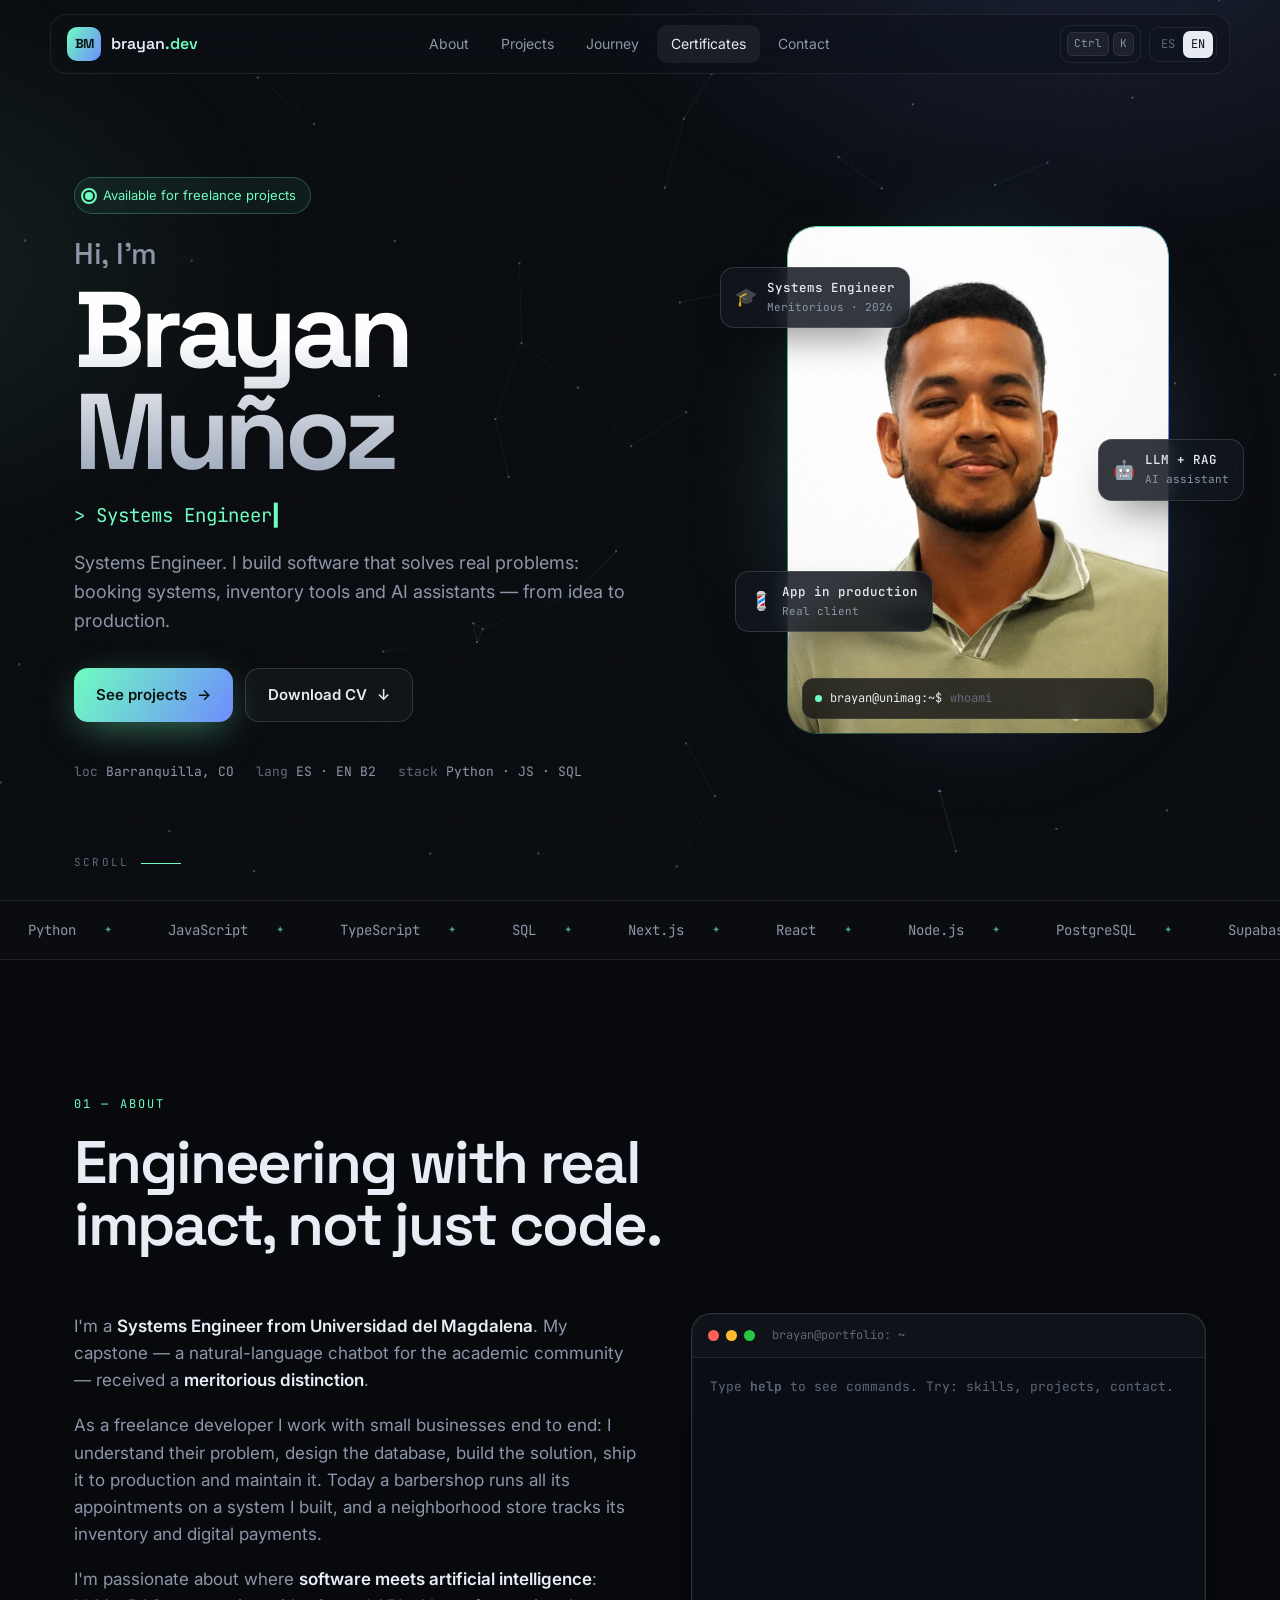
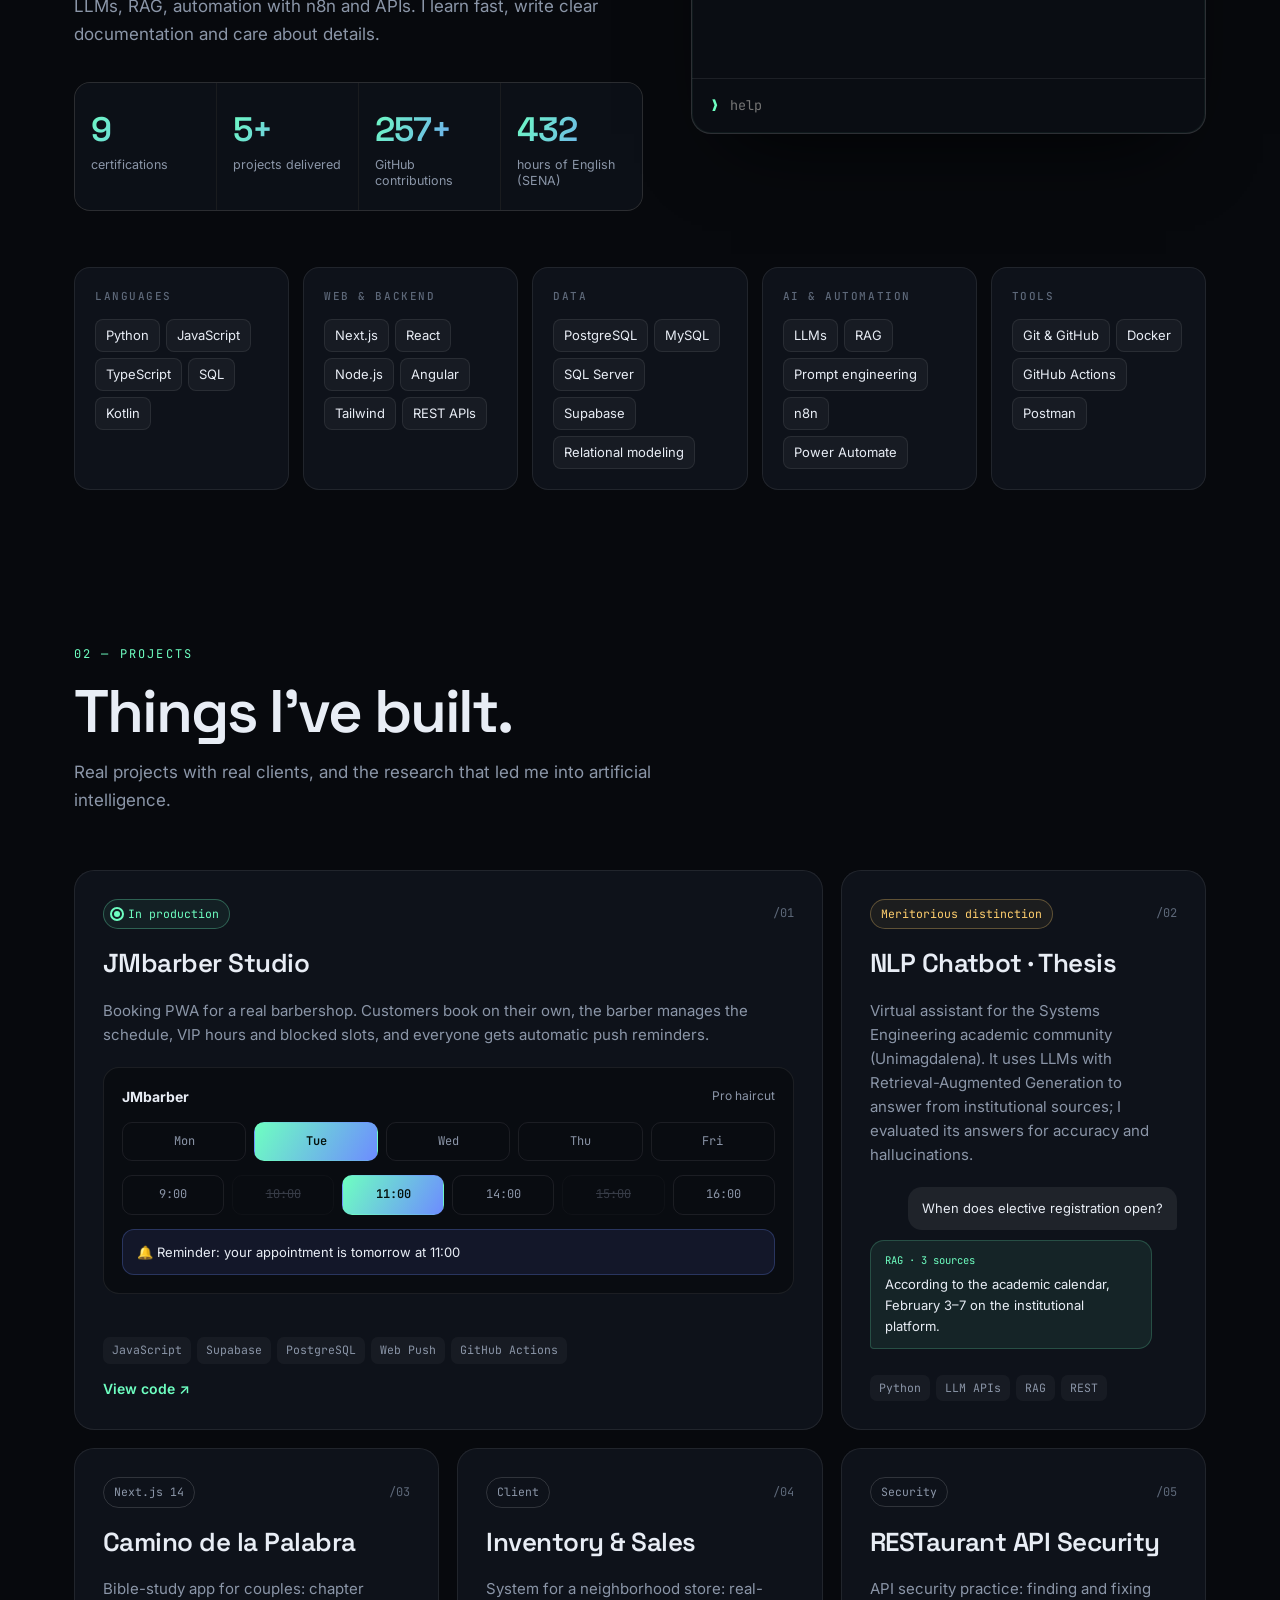
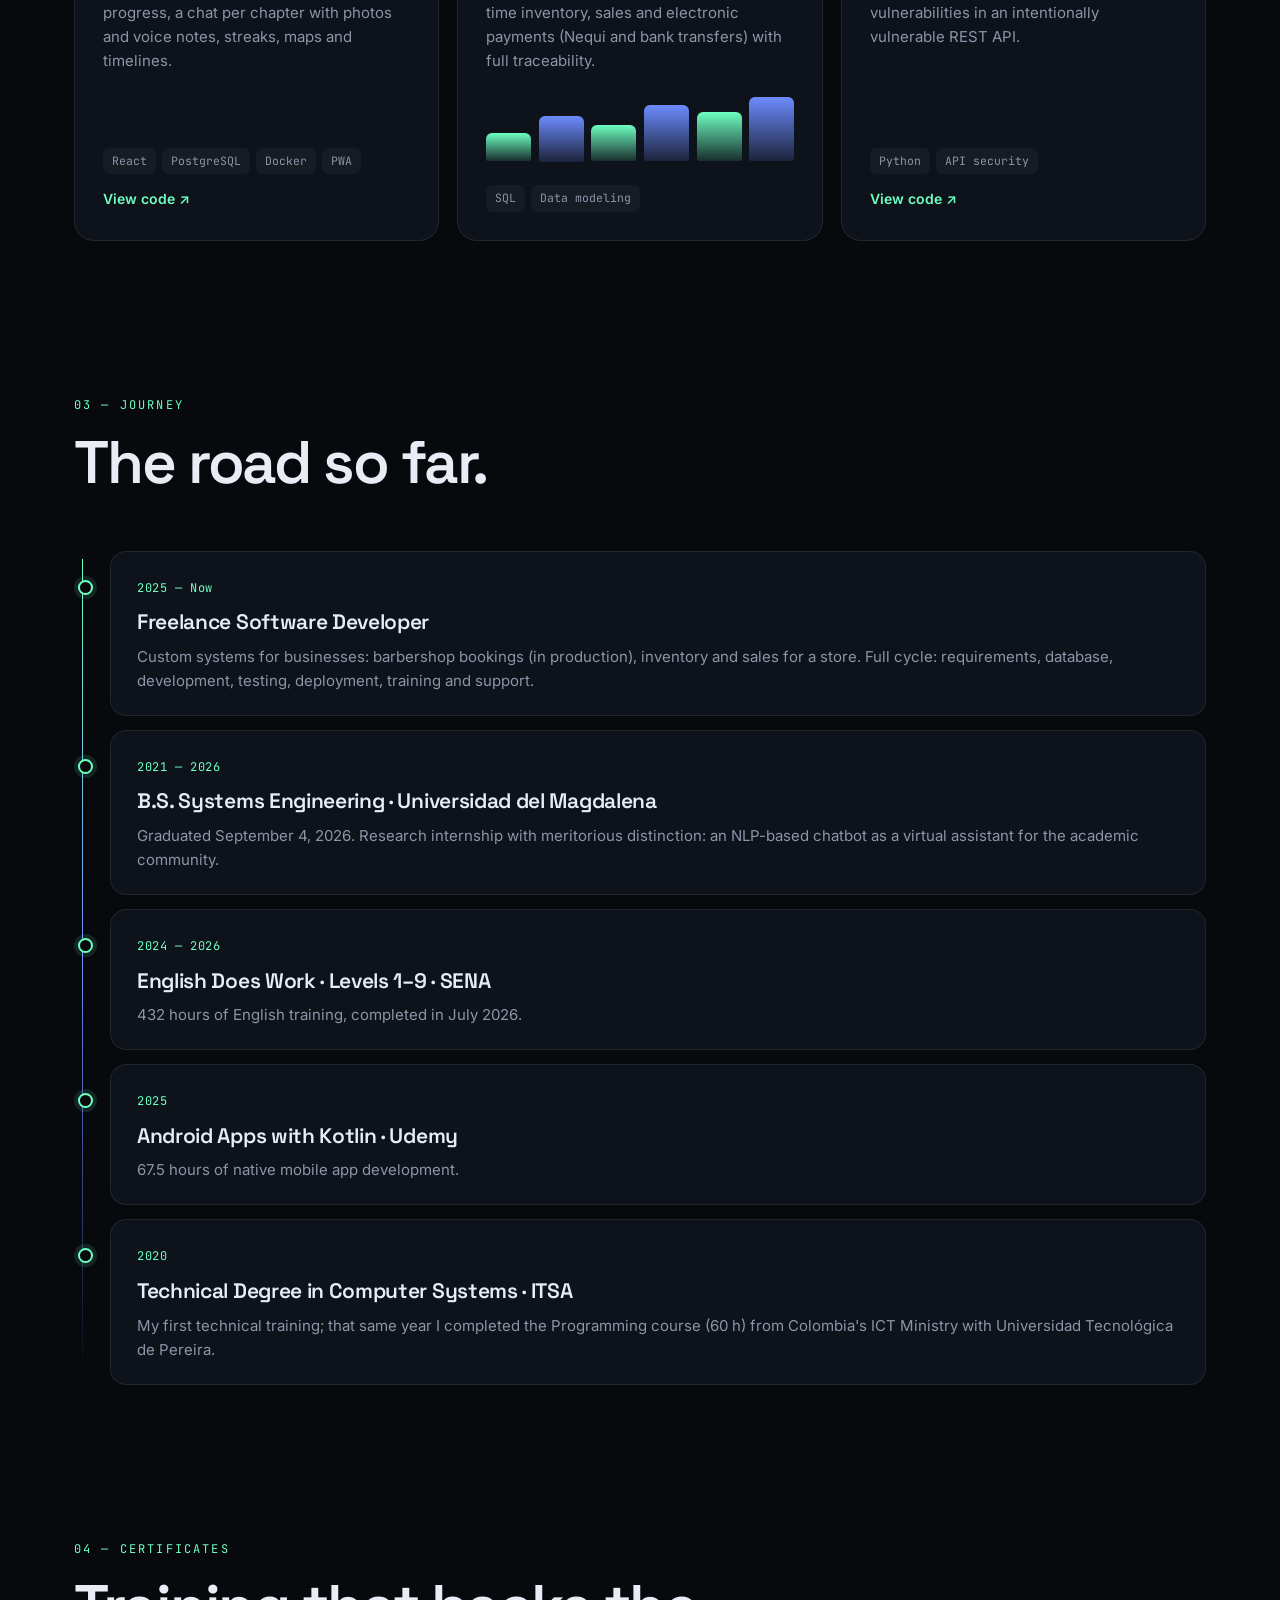
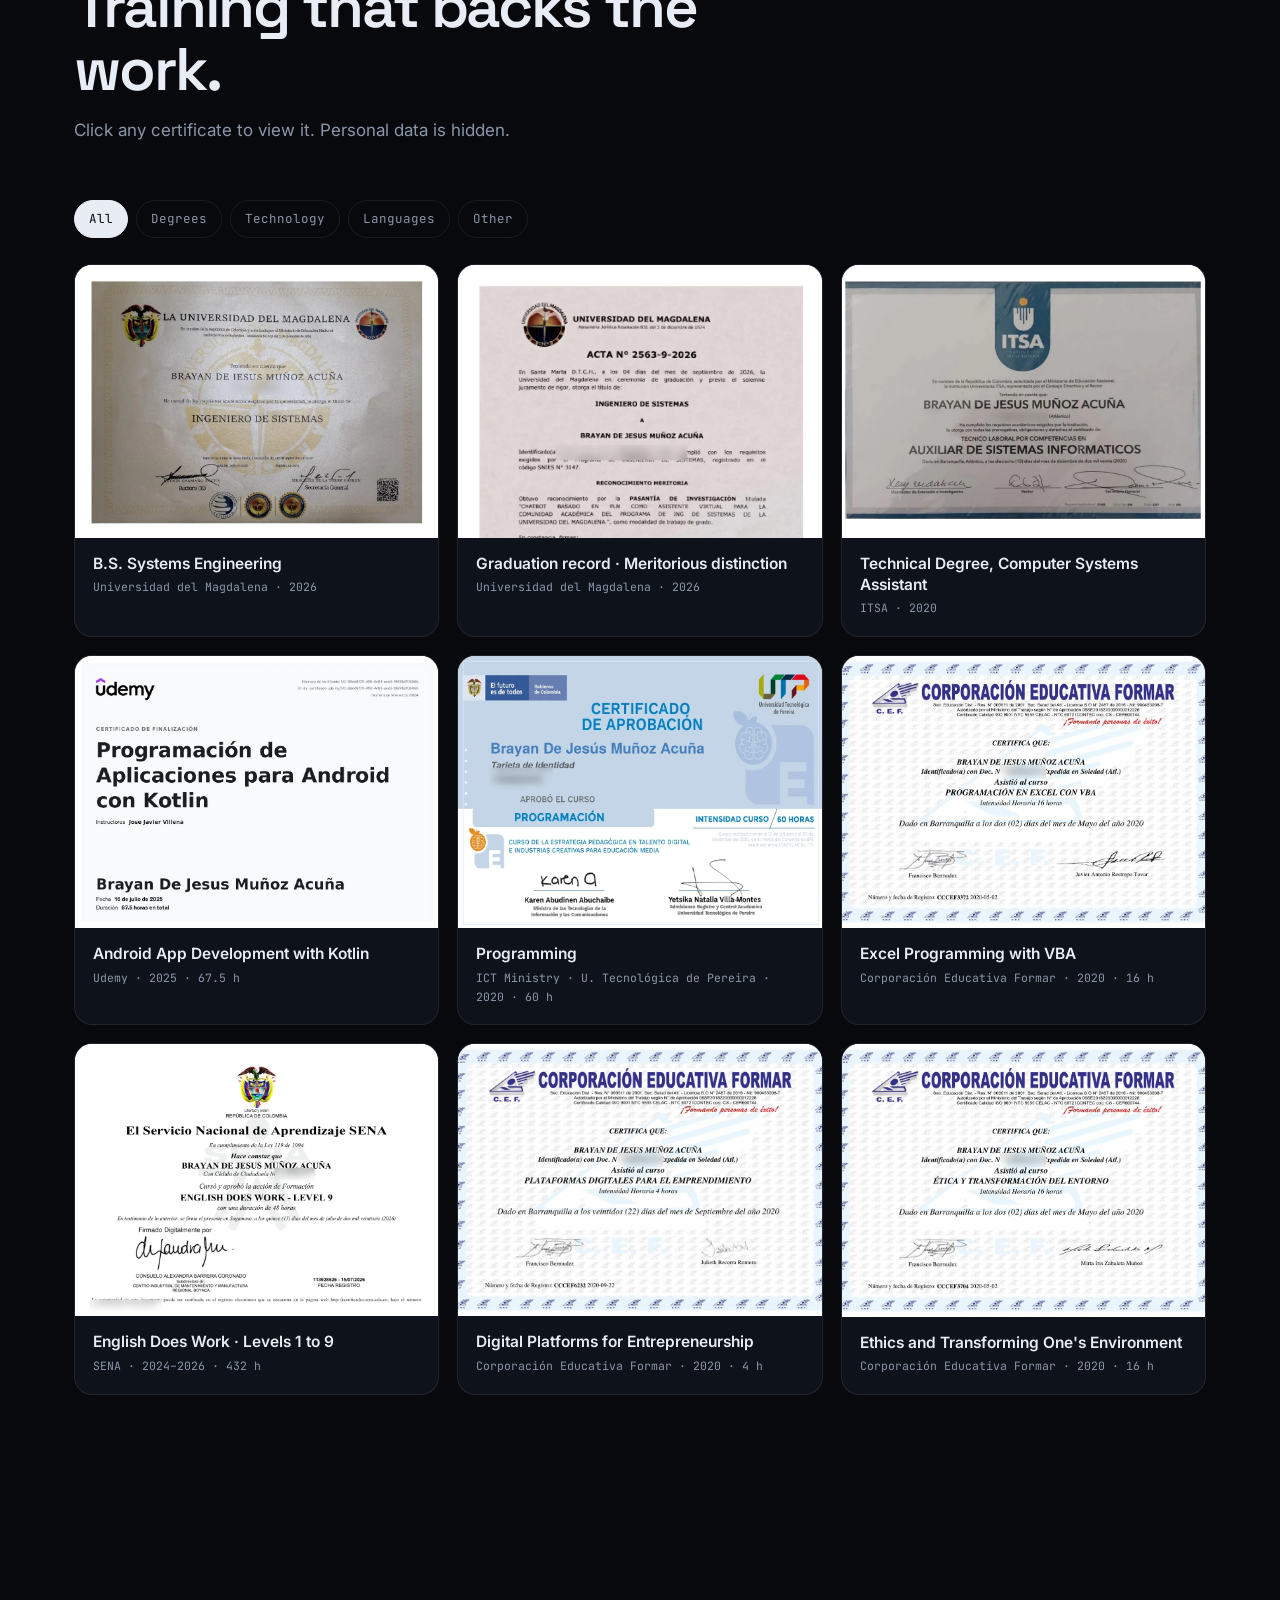
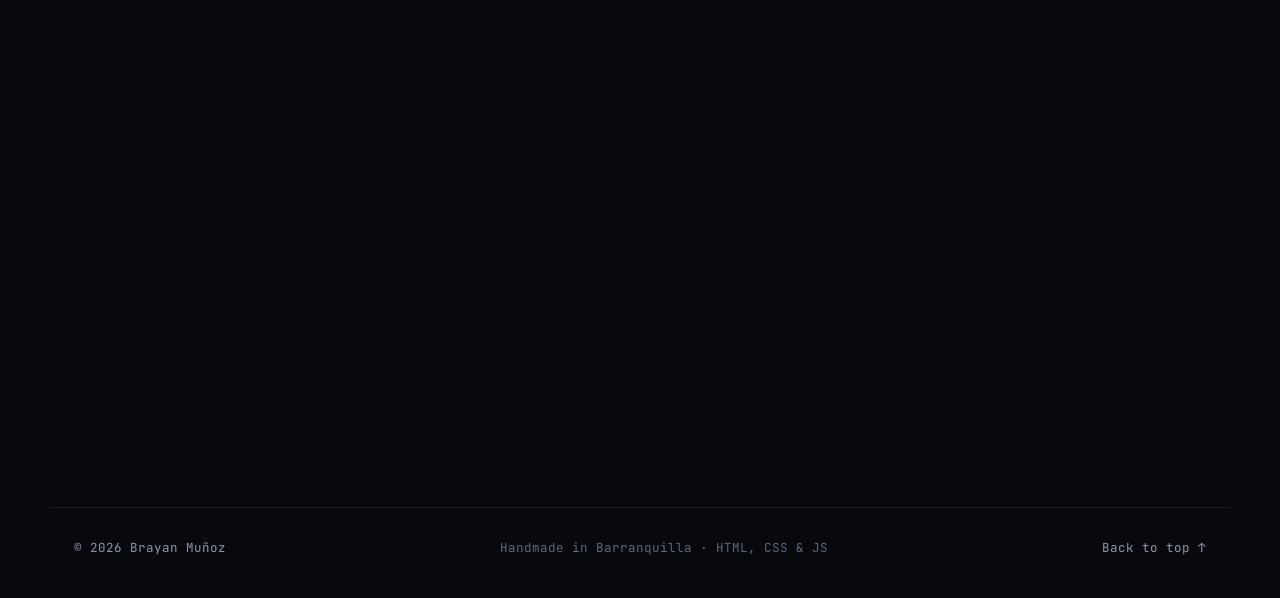
==== commit 068164cc: "Download CV in the selected language (ES/EN)" ====
--- a/index.html
+++ b/index.html
@@ -53,7 +53,7 @@
         <p class="hero-lead" data-i18n="hero.lead">Ingeniero de Sistemas. Construyo software que resuelve problemas reales: sistemas de reservas, inventarios y asistentes con inteligencia artificial — desde la idea hasta producción.</p>
         <div class="hero-cta">
           <a class="btn primary" href="#proyectos"><span data-i18n="hero.cta1">Ver proyectos</span> <span aria-hidden="true">→</span></a>
-          <a class="btn ghost" href="assets/Brayan_Munoz_CV.pdf" download><span data-i18n="hero.cta2">Descargar CV</span> <span aria-hidden="true">↓</span></a>
+          <a class="btn ghost cv-link" href="assets/Brayan_Munoz_CV_ES.pdf" download><span data-i18n="hero.cta2">Descargar CV</span> <span aria-hidden="true">↓</span></a>
         </div>
         <ul class="hero-meta mono">
           <li><span class="dim">loc</span> Barranquilla, CO</li>
@@ -273,7 +273,7 @@
         <div class="socials mono">
           <a href="https://www.linkedin.com/in/brayan-de-jesus-mu%C3%B1oz-acu%C3%B1a-335444349/" target="_blank" rel="noopener">LinkedIn ↗</a>
           <a href="https://github.com/Brayan744" target="_blank" rel="noopener">GitHub ↗</a>
-          <a href="assets/Brayan_Munoz_CV.pdf" download>CV (PDF) ↓</a>
+          <a class="cv-link" href="assets/Brayan_Munoz_CV_ES.pdf" download>CV (PDF) ↓</a>
         </div>
       </div>
     </section>
